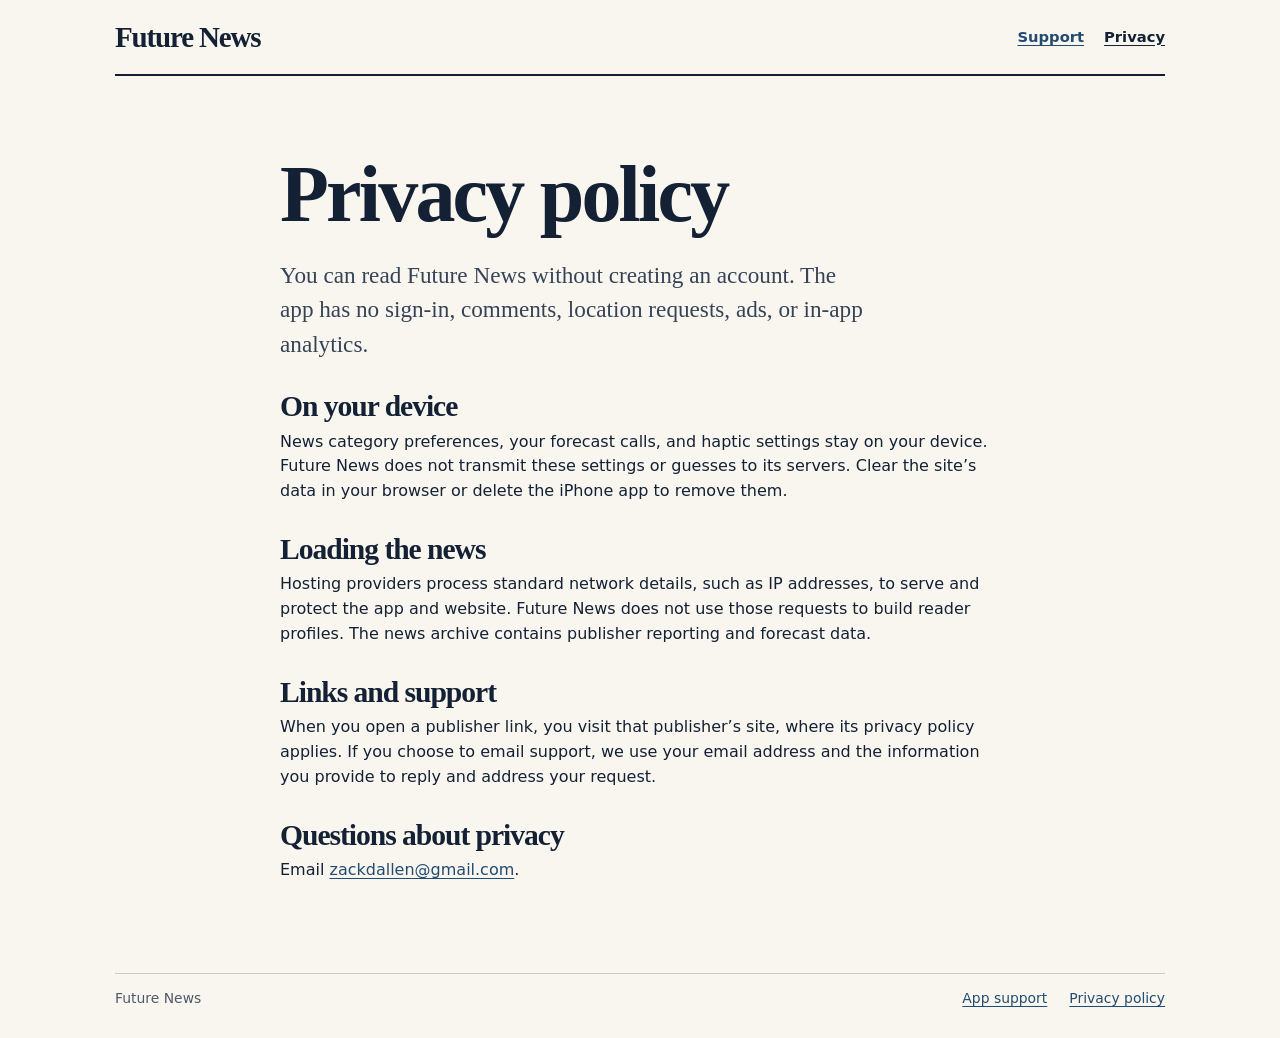
==== privacy/index.html @ 4b0f4311 "Publish Future News App Store pages" ====
<!doctype html>
<html lang="en">
<head>
  <meta charset="utf-8">
  <meta name="viewport" content="width=device-width, initial-scale=1">
  <meta name="description" content="How Future News handles information on iPhone and the web.">
  <meta name="referrer" content="no-referrer">
  <title>Privacy Policy · Future News</title>
  <link rel="stylesheet" href="../style.css">
</head>
<body>
  <header class="masthead shell">
    <a class="brand" href="../">Future News</a>
    <nav aria-label="Site">
      <a href="../support/">Support</a>
      <a aria-current="page" href="../privacy/">Privacy</a>
    </nav>
  </header>
  <main class="shell reading">
    <h1>Privacy policy</h1>
    <p class="lede">You can read Future News without creating an account. The app has no sign-in, comments, location requests, ads, or in-app analytics.</p>
    <h2>On your device</h2>
    <p>News category preferences, your forecast calls, and haptic settings stay on your device. Future News does not transmit these settings or guesses to its servers. Clear the site’s data in your browser or delete the iPhone app to remove them.</p>
    <h2>Loading the news</h2>
    <p>Hosting providers process standard network details, such as IP addresses, to serve and protect the app and website. Future News does not use those requests to build reader profiles. The news archive contains publisher reporting and forecast data.</p>
    <h2>Links and support</h2>
    <p>When you open a publisher link, you visit that publisher’s site, where its privacy policy applies. If you choose to email support, we use your email address and the information you provide to reply and address your request.</p>
    <h2>Questions about privacy</h2>
    <p>Email <a href="mailto:zackdallen@gmail.com?subject=Future%20News%20Privacy">zackdallen@gmail.com</a>.</p>
  </main>
  <footer class="shell footer">
    <span>Future News</span>
    <a href="../support/">App support</a>
    <a href="../privacy/">Privacy policy</a>
  </footer>
</body>
</html>
---- style.css ----
:root {
  color-scheme: light;
  --paper: #f8f6ef;
  --ink: #142135;
  --accent: #234b70;
  --line: #cfcabe;
  --muted: #505968;
  font: 16px/1.55 system-ui, sans-serif;
}
* { box-sizing: border-box; }
body { margin: 0; color: var(--ink); background: var(--paper); }
a { color: var(--accent); text-underline-offset: .18em; }
a:hover { text-decoration-thickness: 2px; }
a:focus-visible { outline: 2px solid var(--accent); outline-offset: 5px; }
.shell { width: min(1050px, 100% - 40px); margin-inline: auto; }
.masthead { display: flex; align-items: center; justify-content: space-between; flex-wrap: wrap; gap: 10px 24px; padding: 15px 0; border-bottom: 2px solid var(--ink); }
.brand { font: 700 29px/1 Georgia, serif; letter-spacing: -.04em; text-decoration: none; color: var(--ink); }
nav { display: flex; gap: 20px; }
nav a { display: inline-flex; align-items: center; min-height: 44px; font-size: .92rem; font-weight: 650; }
nav a[aria-current=page] { color: var(--ink); }
h1, h2 { font-family: Georgia, serif; line-height: 1.1; letter-spacing: -.035em; }
h1 { font-size: clamp(2.95rem, 7.5vw, 6.25rem); margin: 0; text-wrap: balance; }
h2 { font-size: clamp(1.34rem, 2.8vw, 1.85rem); margin: 0 0 .45rem; }
p { margin: 0 0 1rem; }
.hero { display: grid; grid-template-columns: minmax(0, 2.1fr) minmax(0, 1fr); gap: clamp(35px, 7vw, 100px); padding: clamp(57px, 10vw, 105px) 0 clamp(45px, 7vw, 78px); }
.eyebrow { color: #883d29; font-size: .78rem; font-weight: 750; letter-spacing: .09em; text-transform: uppercase; margin-bottom: 13px; }
.lede { font: 400 clamp(1.15rem, 2.8vw, 1.45rem)/1.48 Georgia, serif; max-width: 51ch; color: #364356; margin: 20px 0; }
.action { display: inline-flex; align-items: center; gap: 12px; min-height: 46px; padding: 10px 16px; color: var(--paper); background: var(--ink); font-weight: 650; }
.action:hover { background: var(--accent); }
.front-notes { align-self: start; border-top: 2px solid var(--ink); }
.front-notes div { padding: 15px 0; border-bottom: 1px solid var(--line); }
.front-notes p { margin: 0; color: var(--muted); }
.caption { color: var(--muted); font-size: .875rem; }
.reading { max-width: 720px; padding: clamp(35px, 7vw, 74px) 0; }
.reading h1 { font-size: clamp(2.8rem, 7vw, 5rem); }
.reading h2 { margin-top: 1.8rem; }
.footer { border-top: 1px solid var(--line); display: flex; flex-wrap: wrap; gap: 12px 22px; padding: 14px 0 28px; color: var(--muted); font-size: .87rem; }
.footer span { margin-right: auto; }
@media (max-width: 760px) { .hero { grid-template-columns: 1fr; } }
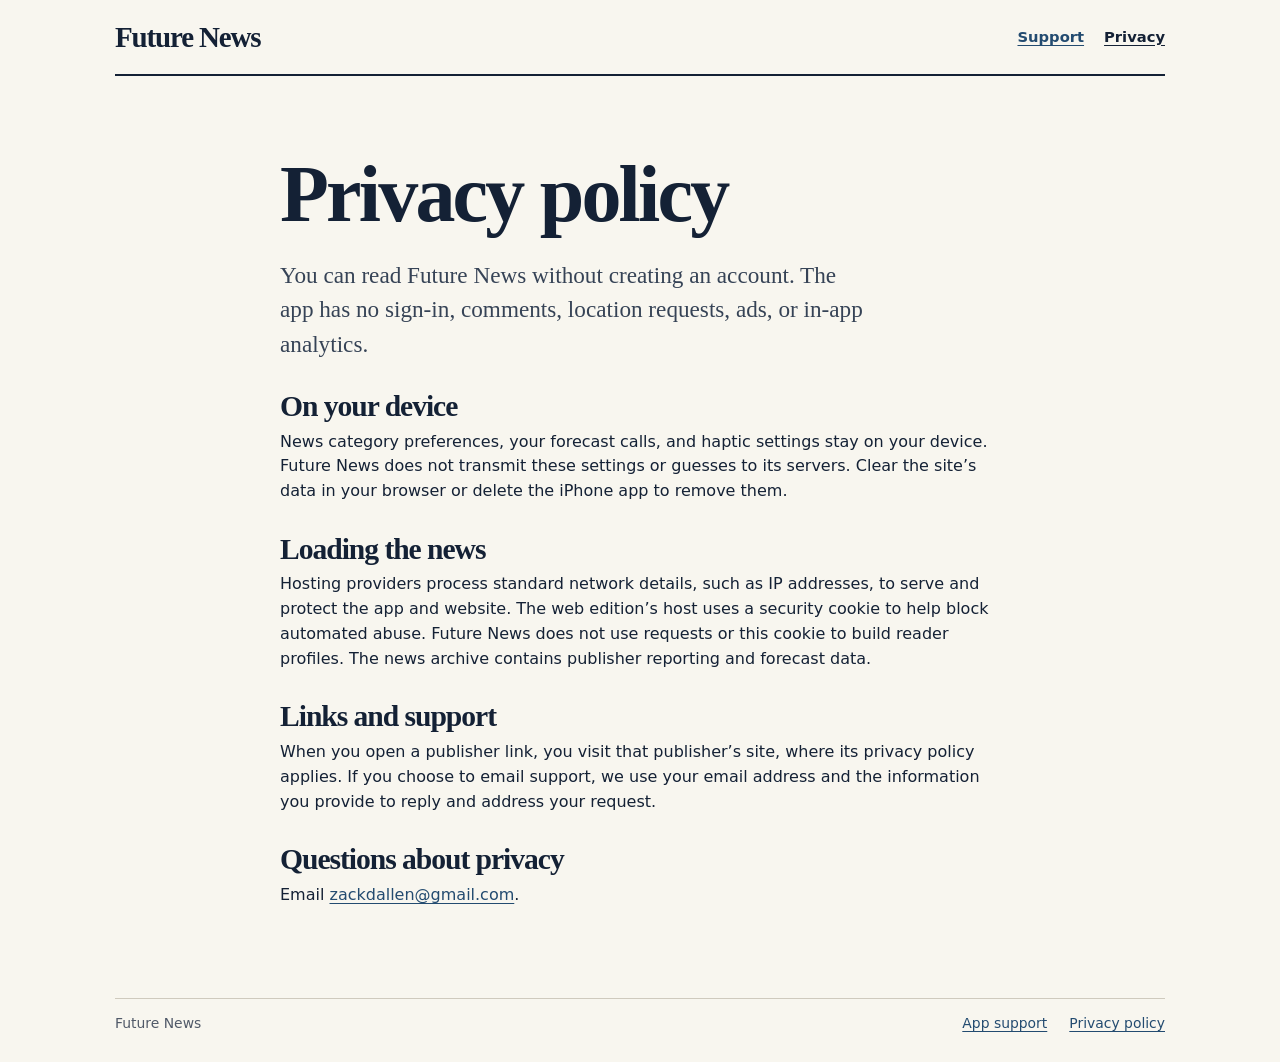
==== commit 71eeed52: "Describe the web host security cookie" ====
--- a/privacy/index.html
+++ b/privacy/index.html
@@ -22,7 +22,7 @@
     <h2>On your device</h2>
     <p>News category preferences, your forecast calls, and haptic settings stay on your device. Future News does not transmit these settings or guesses to its servers. Clear the site’s data in your browser or delete the iPhone app to remove them.</p>
     <h2>Loading the news</h2>
-    <p>Hosting providers process standard network details, such as IP addresses, to serve and protect the app and website. Future News does not use those requests to build reader profiles. The news archive contains publisher reporting and forecast data.</p>
+    <p>Hosting providers process standard network details, such as IP addresses, to serve and protect the app and website. The web edition’s host uses a security cookie to help block automated abuse. Future News does not use requests or this cookie to build reader profiles. The news archive contains publisher reporting and forecast data.</p>
     <h2>Links and support</h2>
     <p>When you open a publisher link, you visit that publisher’s site, where its privacy policy applies. If you choose to email support, we use your email address and the information you provide to reply and address your request.</p>
     <h2>Questions about privacy</h2>
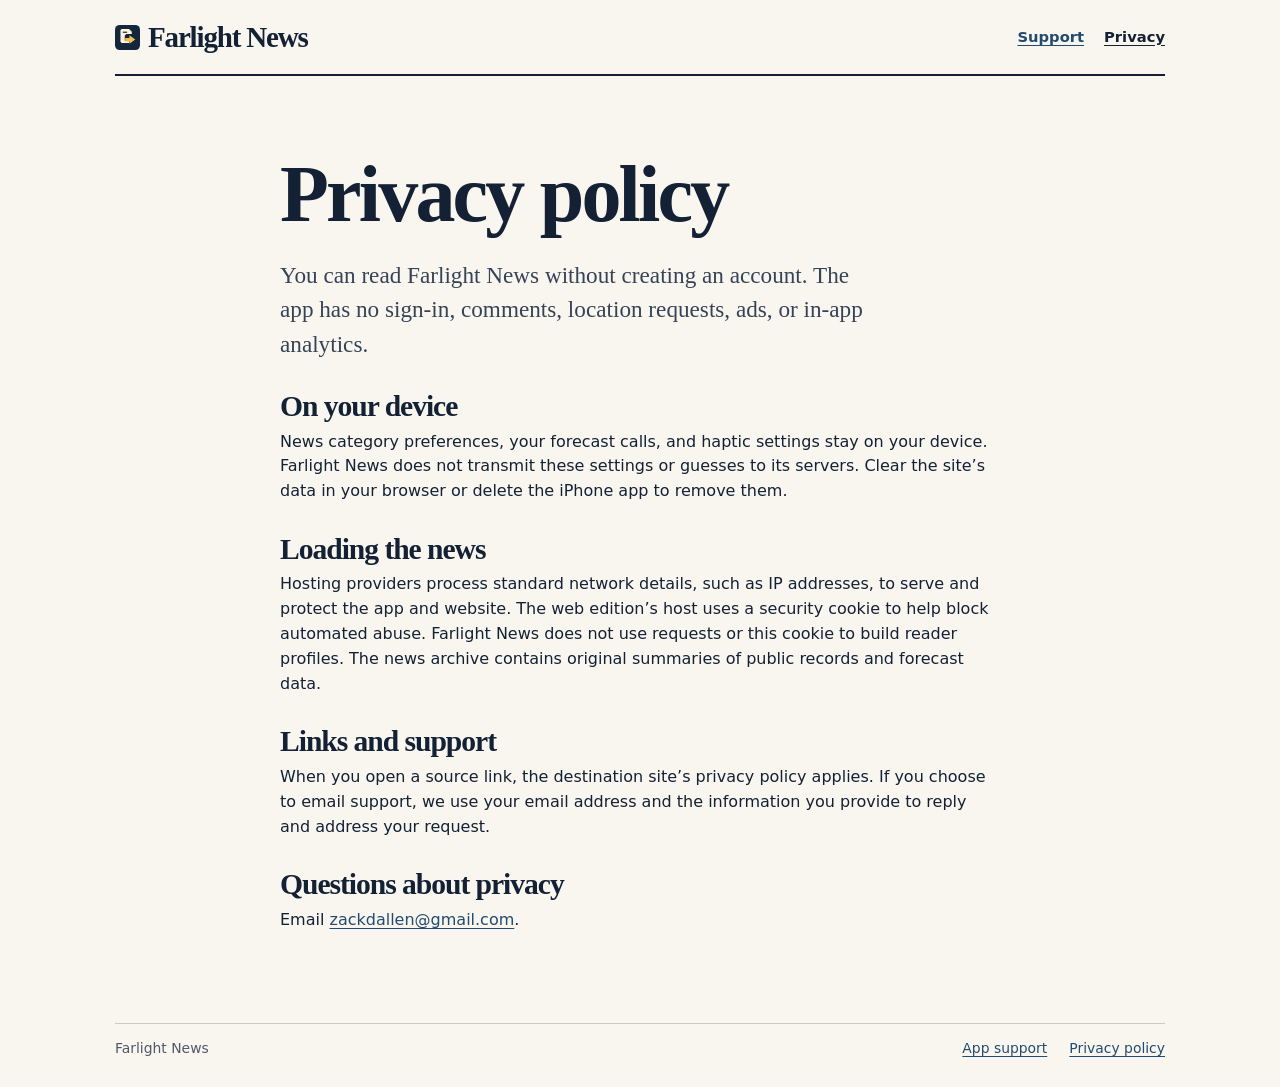
==== commit 48fcb295: "Update App Store pages for Farlight News" ====
--- a/privacy/index.html
+++ b/privacy/index.html
@@ -3,14 +3,14 @@
 <head>
   <meta charset="utf-8">
   <meta name="viewport" content="width=device-width, initial-scale=1">
-  <meta name="description" content="How Future News handles information on iPhone and the web.">
+  <meta name="description" content="How Farlight News handles information on iPhone and the web.">
   <meta name="referrer" content="no-referrer">
-  <title>Privacy Policy · Future News</title>
+  <title>Privacy Policy · Farlight News</title>
   <link rel="stylesheet" href="../style.css">
 </head>
 <body>
   <header class="masthead shell">
-    <a class="brand" href="../">Future News</a>
+    <a class="brand" href="../"><svg class="edition-mark" viewBox="0 0 64 64" aria-hidden="true" focusable="false"><rect width="64" height="64" rx="12" fill="#14263C"/><path d="M17,10 36,10 43,17 43,23 29,23 25,27 25,40 36,40 36,46 17,46 14,43 14,13Z" fill="#FFF5DF"/><path d="M37,26 52,37 37,48 37,42 26,42 26,33 37,33Z" fill="#F3BC59"/><path d="M20,17 31,17 31,20 20,20Z" fill="#14263C"/></svg><span>Farlight News</span></a>
     <nav aria-label="Site">
       <a href="../support/">Support</a>
       <a aria-current="page" href="../privacy/">Privacy</a>
@@ -18,18 +18,18 @@
   </header>
   <main class="shell reading">
     <h1>Privacy policy</h1>
-    <p class="lede">You can read Future News without creating an account. The app has no sign-in, comments, location requests, ads, or in-app analytics.</p>
+    <p class="lede">You can read Farlight News without creating an account. The app has no sign-in, comments, location requests, ads, or in-app analytics.</p>
     <h2>On your device</h2>
-    <p>News category preferences, your forecast calls, and haptic settings stay on your device. Future News does not transmit these settings or guesses to its servers. Clear the site’s data in your browser or delete the iPhone app to remove them.</p>
+    <p>News category preferences, your forecast calls, and haptic settings stay on your device. Farlight News does not transmit these settings or guesses to its servers. Clear the site’s data in your browser or delete the iPhone app to remove them.</p>
     <h2>Loading the news</h2>
-    <p>Hosting providers process standard network details, such as IP addresses, to serve and protect the app and website. The web edition’s host uses a security cookie to help block automated abuse. Future News does not use requests or this cookie to build reader profiles. The news archive contains publisher reporting and forecast data.</p>
+    <p>Hosting providers process standard network details, such as IP addresses, to serve and protect the app and website. The web edition’s host uses a security cookie to help block automated abuse. Farlight News does not use requests or this cookie to build reader profiles. The news archive contains original summaries of public records and forecast data.</p>
     <h2>Links and support</h2>
-    <p>When you open a publisher link, you visit that publisher’s site, where its privacy policy applies. If you choose to email support, we use your email address and the information you provide to reply and address your request.</p>
+    <p>When you open a source link, the destination site’s privacy policy applies. If you choose to email support, we use your email address and the information you provide to reply and address your request.</p>
     <h2>Questions about privacy</h2>
     <p>Email <a href="mailto:zackdallen@gmail.com?subject=Future%20News%20Privacy">zackdallen@gmail.com</a>.</p>
   </main>
   <footer class="shell footer">
-    <span>Future News</span>
+    <span>Farlight News</span>
     <a href="../support/">App support</a>
     <a href="../privacy/">Privacy policy</a>
   </footer>
--- a/style.css
+++ b/style.css
@@ -14,7 +14,7 @@
 a:focus-visible { outline: 2px solid var(--accent); outline-offset: 5px; }
 .shell { width: min(1050px, 100% - 40px); margin-inline: auto; }
 .masthead { display: flex; align-items: center; justify-content: space-between; flex-wrap: wrap; gap: 10px 24px; padding: 15px 0; border-bottom: 2px solid var(--ink); }
-.brand { font: 700 29px/1 Georgia, serif; letter-spacing: -.04em; text-decoration: none; color: var(--ink); }
+.brand { display: inline-flex; align-items: center; gap: 8px; font: 700 29px/1 Georgia, serif; letter-spacing: -.04em; text-decoration: none; color: var(--ink); }
 nav { display: flex; gap: 20px; }
 nav a { display: inline-flex; align-items: center; min-height: 44px; font-size: .92rem; font-weight: 650; }
 nav a[aria-current=page] { color: var(--ink); }
@@ -37,3 +37,5 @@
 .footer { border-top: 1px solid var(--line); display: flex; flex-wrap: wrap; gap: 12px 22px; padding: 14px 0 28px; color: var(--muted); font-size: .87rem; }
 .footer span { margin-right: auto; }
 @media (max-width: 760px) { .hero { grid-template-columns: 1fr; } }
+
+.edition-mark { display: block; flex: none; width: 25px; height: 25px; }
